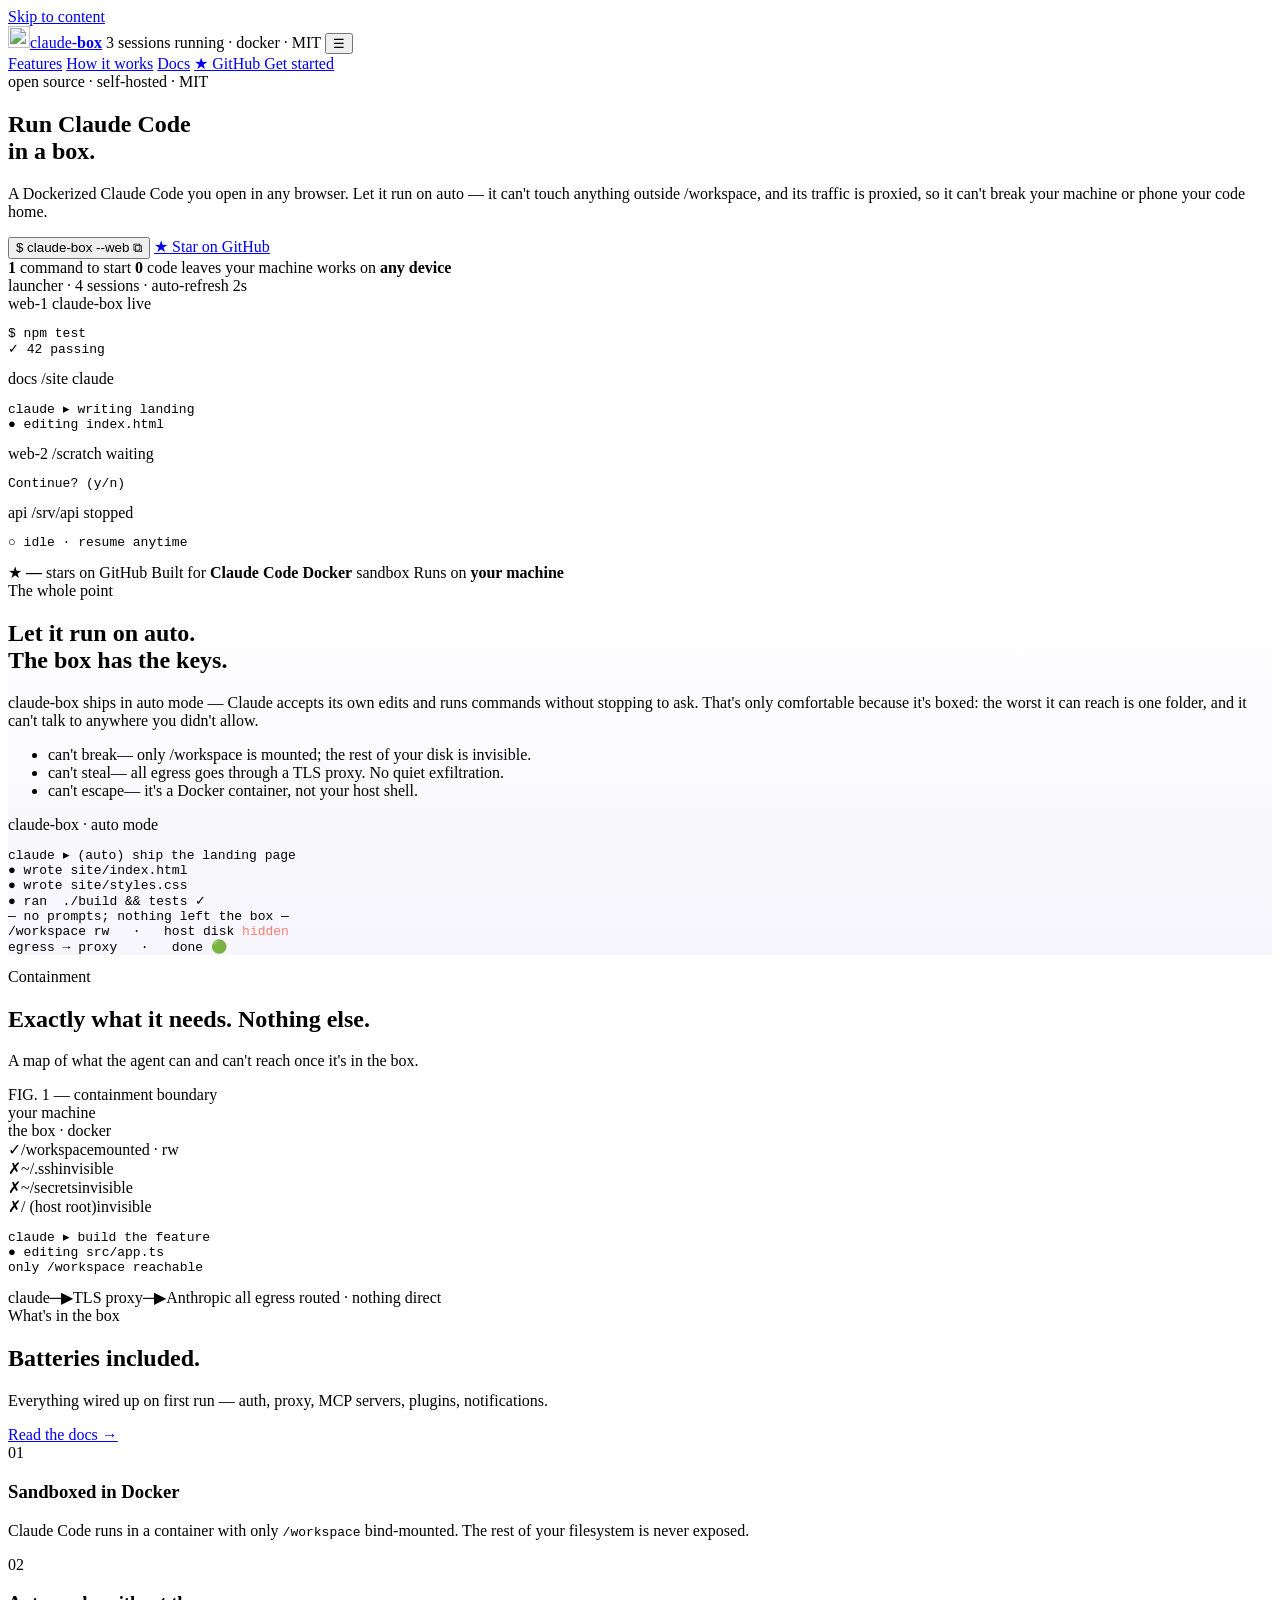
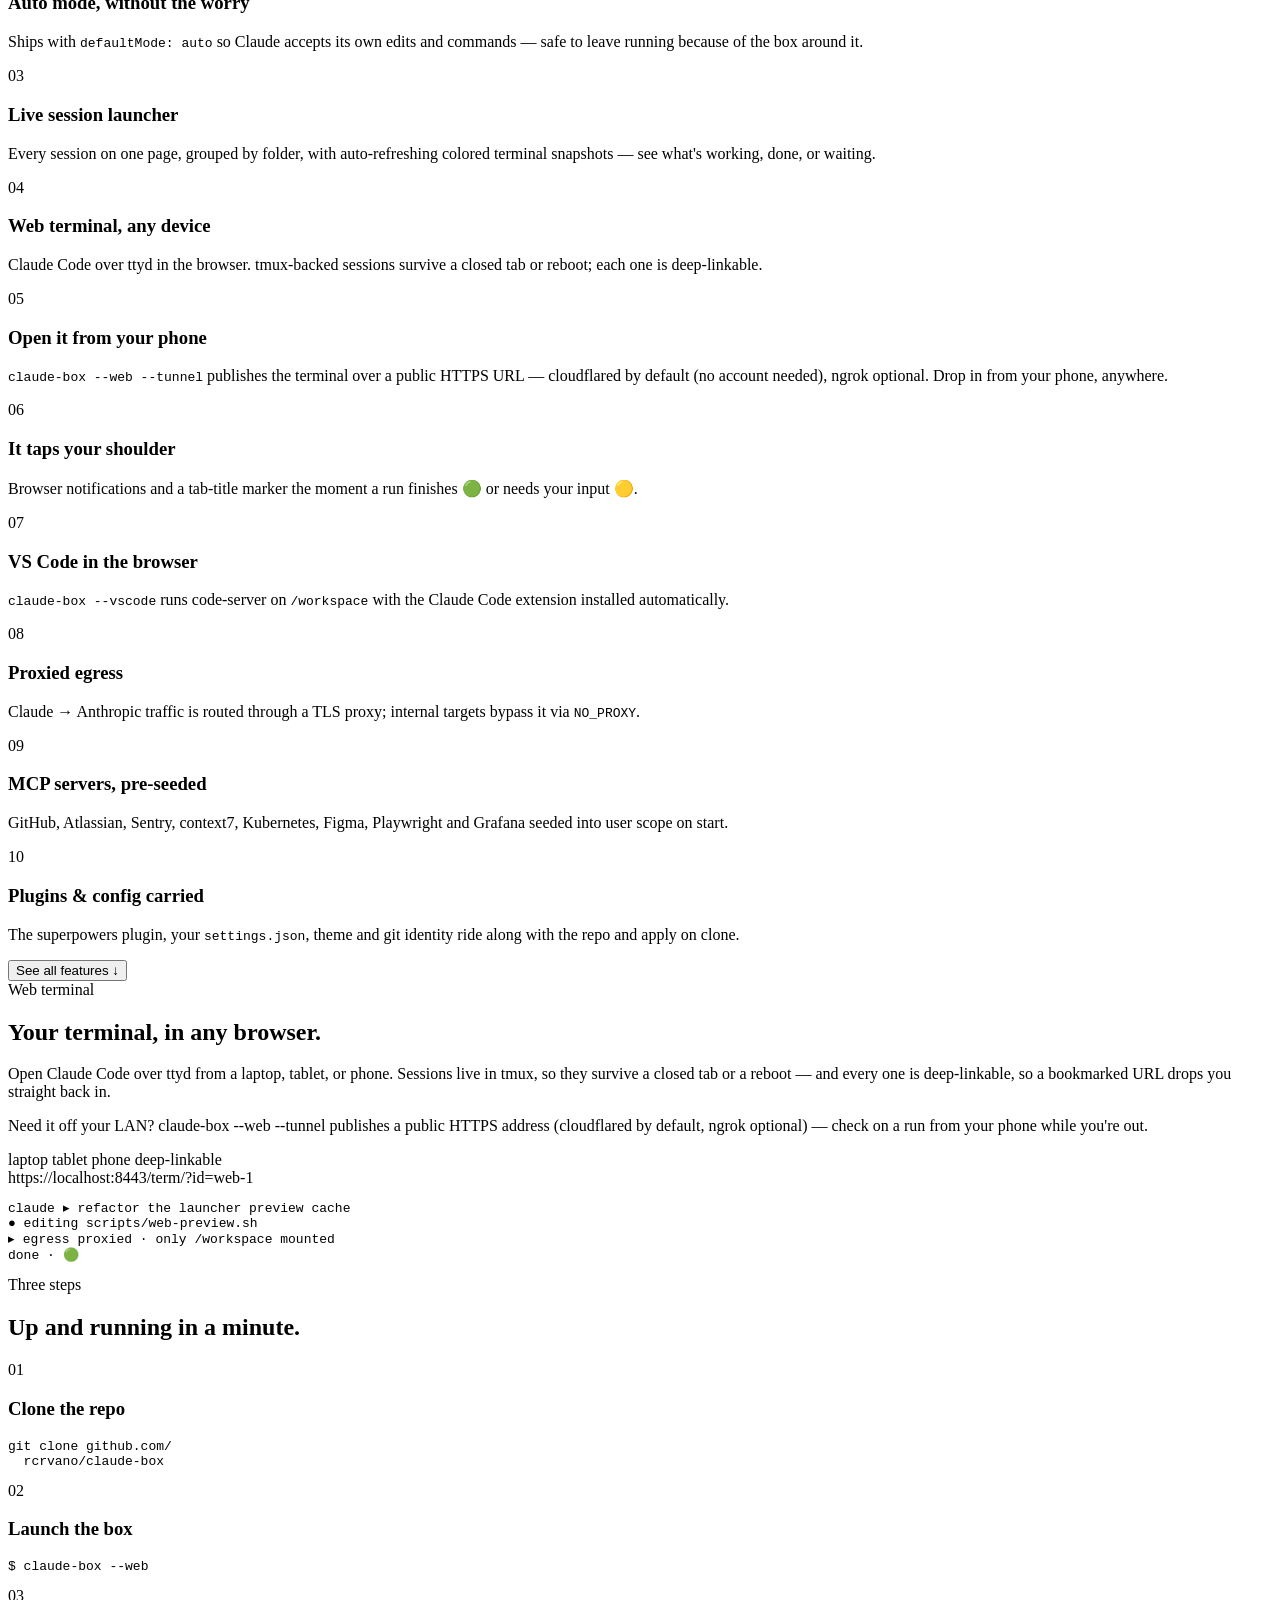
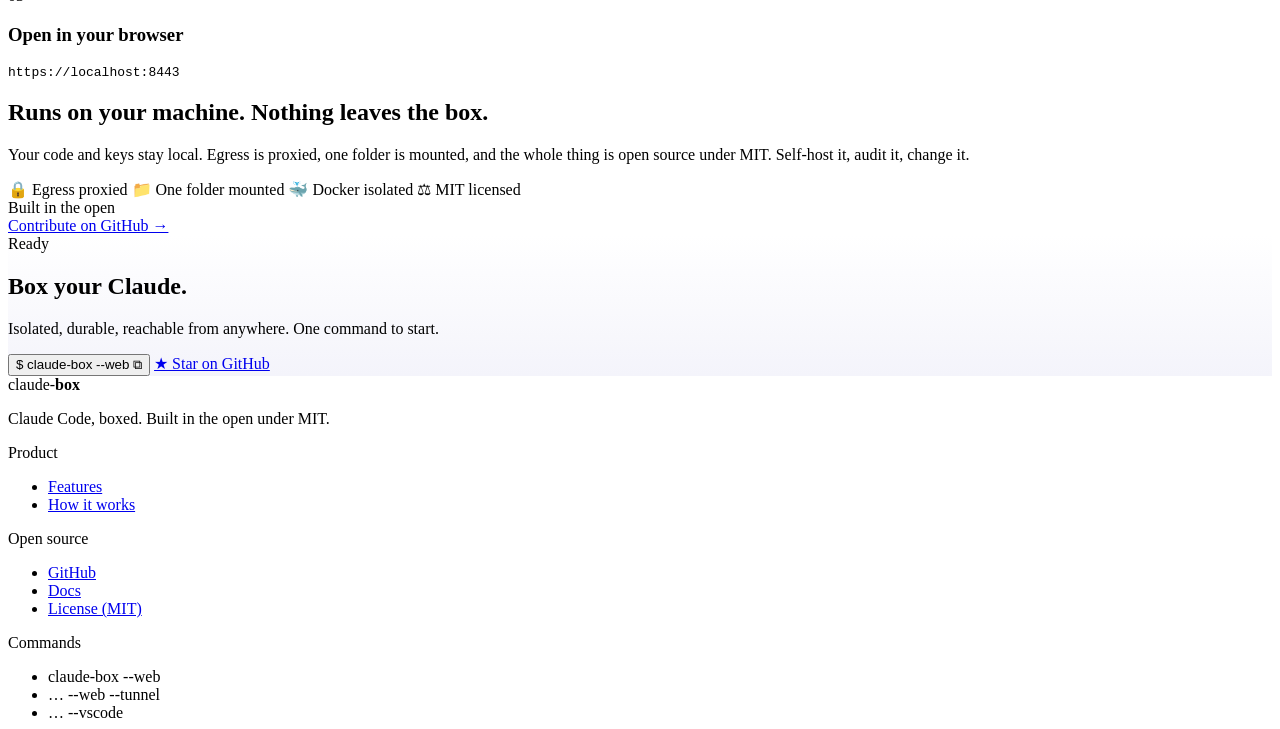
==== site/index.html @ 0dbae6ee "Initial commit" ====
<!doctype html>
<html lang="en" class="scroll-smooth">
<head>
  <script>document.documentElement.classList.add('js')</script>
  <meta charset="utf-8">
  <meta name="viewport" content="width=device-width, initial-scale=1">
  <title>claude-box — Run Claude Code on auto, safely boxed in Docker</title>
  <meta name="description" content="claude-box runs Claude Code in a Docker sandbox you open from any browser. Let it run on auto mode without fear — only /workspace is mounted and all traffic is proxied. Web terminal, live session launcher, phone access, notifications. Open source, MIT.">
  <meta property="og:title" content="claude-box — Run Claude Code on auto, safely boxed">
  <meta property="og:description" content="A Dockerized Claude Code with a web terminal, a live session launcher, and phone access. Let it run on auto — it can't touch anything outside the box.">
  <meta property="og:type" content="website">
  <link rel="icon" href="/favicon.svg" type="image/svg+xml">
  <link rel="icon" href="/favicon-32.png" sizes="32x32" type="image/png">
  <link rel="icon" href="/favicon-16.png" sizes="16x16" type="image/png">
  <link rel="apple-touch-icon" href="/favicon-180.png">
  <link rel="preload" href="/fonts/space-700.woff2" as="font" type="font/woff2" crossorigin>
  <link rel="preload" href="/fonts/inter-400.woff2" as="font" type="font/woff2" crossorigin>
  <link rel="stylesheet" href="/styles.css">
</head>
<body class="bg-paper font-sans text-ink antialiased">

  <a href="#top" class="sr-only focus:not-sr-only focus:absolute focus:left-4 focus:top-3 focus:z-50 focus:rounded-lg focus:bg-iris focus:px-4 focus:py-2 focus:text-sm focus:font-semibold focus:text-white">Skip to content</a>

  <!-- ═══ statusline / nav ═══ -->
  <header id="nav" class="statusline">
    <nav class="section flex items-center gap-4 py-2.5 font-mono text-[12.5px] text-slate" aria-label="Primary">
      <a href="#top" class="brand"><img src="/brand-mark.svg" alt="" class="brand-mark" width="22" height="22">claude-<b>box</b></a>
      <span class="hidden items-center gap-2 lg:inline-flex"><span class="dot"></span> 3 sessions running</span>
      <span class="hidden text-line lg:inline">·</span>
      <span class="hidden lg:inline">docker · MIT</span>
      <span class="flex-1"></span>
      <button id="nav-toggle" class="text-base text-ink md:hidden" aria-label="Toggle menu" aria-expanded="false">☰</button>
      <div id="nav-menu" class="hidden items-center gap-6 md:flex">
        <a href="#features" data-open-features class="hover:text-ink">Features</a>
        <a href="#how" class="hover:text-ink">How it works</a>
        <a href="https://github.com/rcrvano/claude-box#readme" class="hover:text-ink">Docs</a>
        <a href="https://github.com/rcrvano/claude-box" class="inline-flex items-center gap-1.5 text-ink hover:text-iris">★ GitHub <span data-stars></span></a>
        <a href="#get-started" class="btn-primary btn-sm font-sans">Get started</a>
      </div>
    </nav>
  </header>

  <main id="top">

    <!-- ═══ hero ═══ -->
    <section class="section grid items-center gap-12 pb-10 pt-16 md:grid-cols-[1.02fr_1.1fr] md:gap-14 md:pt-[4.6rem]">
      <div>
        <div class="kicker flex items-center gap-2.5"><span class="dot dot-coral"></span> open source · self-hosted · MIT</div>
        <h1 class="mt-4 font-display text-[clamp(2.5rem,5.4vw,3.9rem)] font-bold leading-[1.02] tracking-tightest">Run Claude Code<br>in a <span class="text-iris">box.</span></h1>
        <p class="mt-5 max-w-[46ch] text-[18.5px] leading-relaxed text-slate">A Dockerized Claude Code you open in any browser. Let it run on <span class="font-semibold text-ink">auto</span> — it can't touch anything outside <span class="font-mono text-ink">/workspace</span>, and its traffic is proxied, so it can't break your machine or phone your code home.</p>
        <div id="get-started" class="mt-7 flex flex-wrap items-center gap-3">
          <button class="cmd" data-copy="claude-box --web" aria-label="Copy command"><span class="p">$</span> claude-box --web <span data-copy-icon>⧉</span></button>
          <a href="https://github.com/rcrvano/claude-box" class="btn-ghost">★ Star on GitHub <span data-stars class="text-slate"></span></a>
        </div>
        <div class="mt-6 flex flex-wrap gap-x-5 gap-y-2 font-mono text-[12.5px] text-slate">
          <span><b class="text-ink">1</b> command to start</span>
          <span><b class="text-ink">0</b> code leaves your machine</span>
          <span>works on <b class="text-ink">any device</b></span>
        </div>
      </div>

      <!-- signature: live session board -->
      <div class="board" aria-hidden="true">
        <div class="flex items-center gap-2 px-2 pb-3.5 pt-1 font-mono text-[12.5px] text-slate"><span class="font-semibold text-ink">launcher</span> · 4 sessions · auto-refresh 2s</div>
        <div class="board-grid">
          <div class="scard live">
            <div class="top"><span class="nm">web-1</span> <span>claude-box</span> <span class="st"><i></i>live</span></div>
            <pre><span class="t-m">$</span> npm test
<span class="t-g">✓ 42 passing</span> <span class="cur cur-g"></span></pre>
          </div>
          <div class="scard work">
            <div class="top"><span class="nm">docs</span> <span>/site</span> <span class="st"><i></i>claude</span></div>
            <pre><span class="t-c">claude ▸</span> writing landing
<span class="t-m">● editing index.html</span> <span class="cur"></span></pre>
          </div>
          <div class="scard wait">
            <div class="top"><span class="nm">web-2</span> <span>/scratch</span> <span class="st"><i></i>waiting</span></div>
            <pre><span class="t-y">Continue? (y/n)</span> <span class="cur cur-y"></span></pre>
          </div>
          <div class="scard stop">
            <div class="top"><span class="nm">api</span> <span>/srv/api</span> <span class="st"><i></i>stopped</span></div>
            <pre><span class="t-m">○ idle · resume anytime</span></pre>
          </div>
        </div>
      </div>
    </section>

    <!-- ═══ trust strip ═══ -->
    <div class="border-y border-line bg-panel">
      <div class="section flex flex-wrap items-center justify-center gap-x-9 gap-y-3 py-4 font-mono text-[13px] text-slate">
        <span>★ <b class="text-ink" data-stars>—</b> stars on GitHub</span>
        <span>Built for <b class="text-ink">Claude Code</b></span>
        <span><b class="text-ink">Docker</b> sandbox</span>
        <span>Runs on <b class="text-ink">your machine</b></span>
      </div>
    </div>

    <!-- ═══ automode — the headline feature ═══ -->
    <section class="section pt-24">
      <div class="grid items-center gap-10 rounded-[28px] border border-line bg-panel p-6 shadow-soft sm:p-8 md:grid-cols-2 md:gap-12 md:p-12" style="background:linear-gradient(180deg,#fff,#f6f6fc)">
        <div class="reveal">
          <div class="kicker">The whole point</div>
          <h2 class="mt-3 font-display text-[clamp(1.8rem,3.4vw,2.5rem)] font-bold leading-[1.08] tracking-tighter">Let it run on auto.<br>The box has the keys.</h2>
          <p class="mt-4 text-[17px] leading-relaxed text-slate">claude-box ships in <span class="font-semibold text-ink">auto mode</span> — Claude accepts its own edits and runs commands without stopping to ask. That's only comfortable because it's boxed: the worst it can reach is one folder, and it can't talk to anywhere you didn't allow.</p>
          <ul class="mt-6 space-y-3 text-[15px]">
            <li class="flex gap-3"><span class="text-live">can't break</span><span class="text-slate">— only <span class="font-mono text-ink">/workspace</span> is mounted; the rest of your disk is invisible.</span></li>
            <li class="flex gap-3"><span class="text-live">can't steal</span><span class="text-slate">— all egress goes through a TLS proxy. No quiet exfiltration.</span></li>
            <li class="flex gap-3"><span class="text-live">can't escape</span><span class="text-slate">— it's a Docker container, not your host shell.</span></li>
          </ul>
        </div>
        <div class="window reveal" aria-hidden="true">
          <div class="wbar"><i style="background:#ff5f56"></i><i style="background:#ffbd2e"></i><i style="background:#27c93f"></i><span class="url">claude-box · auto mode</span></div>
          <pre><span class="t-c">claude ▸ (auto)</span> ship the landing page
<span class="t-g">●</span> wrote site/index.html
<span class="t-g">●</span> wrote site/styles.css
<span class="t-g">●</span> ran  ./build &amp;&amp; tests <span class="t-g">✓</span>
<span class="t-m">— no prompts; nothing left the box —</span>
<span class="t-i">/workspace</span> rw   <span class="t-m">·</span>   <span class="t-i">host disk</span> <span style="color:#ff7a6b">hidden</span>
<span class="t-i">egress</span> → proxy   <span class="t-m">·</span>   done <span class="t-g">🟢</span> <span class="cur"></span></pre>
        </div>
      </div>
    </section>

    <!-- ═══ containment boundary (FIG.1, from blueprint dir) ═══ -->
    <section class="section pt-24">
      <div class="head max-w-[58ch]">
        <div class="kicker">Containment</div>
        <h2 class="mt-3 font-display text-[clamp(1.7rem,3.2vw,2.3rem)] font-bold leading-tight tracking-tighter">Exactly what it needs. Nothing else.</h2>
        <p class="mt-3 text-[17px] leading-relaxed text-slate">A map of what the agent can and can't reach once it's in the box.</p>
      </div>
      <div class="reveal relative mt-9 rounded-2xl border-[1.5px] border-line bg-panel/70 p-5 sm:p-8 md:p-10">
        <span class="absolute -top-2.5 left-6 bg-paper px-2 font-mono text-[11px] uppercase tracking-[0.12em] text-slate">FIG. 1 — containment boundary</span>
        <div class="machine">
          <span class="lbl">your machine</span>
          <div class="boxframe">
            <span class="lbl">the box · docker</span>
            <div class="grid gap-6 md:grid-cols-2">
              <div>
                <div class="mount"><span class="text-live">✓</span><span class="text-ink">/workspace</span><span class="note">mounted · rw</span></div>
                <div class="mount"><span class="text-coral">✗</span><span class="text-ink">~/.ssh</span><span class="note">invisible</span></div>
                <div class="mount"><span class="text-coral">✗</span><span class="text-ink">~/secrets</span><span class="note">invisible</span></div>
                <div class="mount" style="border-bottom:0"><span class="text-coral">✗</span><span class="text-ink">/ (host root)</span><span class="note">invisible</span></div>
              </div>
              <div class="window" style="box-shadow:none" aria-hidden="true">
                <pre class="!p-3.5 !text-[11.5px]"><span class="t-c">claude ▸</span> build the feature
<span class="t-g">●</span> editing src/app.ts
<span class="t-m">only /workspace reachable</span> <span class="cur"></span></pre>
              </div>
            </div>
            <div class="egress">
              <span class="node">claude</span><span class="font-semibold text-ink">─▶</span><span class="node proxy">TLS proxy</span><span class="font-semibold text-ink">─▶</span><span class="node">Anthropic</span>
              <span class="ml-auto">all egress routed · nothing direct</span>
            </div>
          </div>
        </div>
      </div>
    </section>

    <!-- ═══ features as a list (3 main + expand) ═══ -->
    <section id="features" class="section pt-24">
      <div class="flex flex-wrap items-end justify-between gap-4">
        <div class="head max-w-[52ch]">
          <div class="kicker">What's in the box</div>
          <h2 class="mt-3 font-display text-[clamp(1.7rem,3.2vw,2.3rem)] font-bold leading-tight tracking-tighter">Batteries included.</h2>
          <p class="mt-3 text-[17px] leading-relaxed text-slate">Everything wired up on first run — auth, proxy, MCP servers, plugins, notifications.</p>
        </div>
        <a href="https://github.com/rcrvano/claude-box#readme" class="btn-ghost btn-sm">Read the docs →</a>
      </div>

      <div class="mt-10 border-t border-line">
        <!-- three highlighted -->
        <div class="spec reveal"><span class="id">01</span><h3>Sandboxed in Docker</h3><p>Claude Code runs in a container with only <code>/workspace</code> bind-mounted. The rest of your filesystem is never exposed.</p></div>
        <div class="spec reveal"><span class="id">02</span><h3>Auto mode, without the worry</h3><p>Ships with <code>defaultMode: auto</code> so Claude accepts its own edits and commands — safe to leave running because of the box around it.</p></div>
        <div class="spec reveal"><span class="id">03</span><h3>Live session launcher</h3><p>Every session on one page, grouped by folder, with auto-refreshing colored terminal snapshots — see what's working, done, or waiting.</p></div>

        <!-- the rest (expandable) -->
        <div class="more-rows" data-more>
          <div class="spec"><span class="id">04</span><h3>Web terminal, any device</h3><p>Claude Code over ttyd in the browser. tmux-backed sessions survive a closed tab or reboot; each one is deep-linkable.</p></div>
          <div class="spec"><span class="id">05</span><h3>Open it from your phone</h3><p><code>claude-box --web --tunnel</code> publishes the terminal over a public HTTPS URL — cloudflared by default (no account needed), ngrok optional. Drop in from your phone, anywhere.</p></div>
          <div class="spec"><span class="id">06</span><h3>It taps your shoulder</h3><p>Browser notifications and a tab-title marker the moment a run finishes 🟢 or needs your input 🟡.</p></div>
          <div class="spec"><span class="id">07</span><h3>VS Code in the browser</h3><p><code>claude-box --vscode</code> runs code-server on <code>/workspace</code> with the Claude Code extension installed automatically.</p></div>
          <div class="spec"><span class="id">08</span><h3>Proxied egress</h3><p>Claude → Anthropic traffic is routed through a TLS proxy; internal targets bypass it via <code>NO_PROXY</code>.</p></div>
          <div class="spec"><span class="id">09</span><h3>MCP servers, pre-seeded</h3><p>GitHub, Atlassian, Sentry, context7, Kubernetes, Figma, Playwright and Grafana seeded into user scope on start.</p></div>
          <div class="spec"><span class="id">10</span><h3>Plugins &amp; config carried</h3><p>The superpowers plugin, your <code>settings.json</code>, theme and git identity ride along with the repo and apply on clone.</p></div>
        </div>
      </div>

      <button id="see-all-features" class="btn-ghost btn-sm mt-7" aria-expanded="false" aria-controls="features">
        <span data-more-label>See all features</span>
        <span data-more-icon>↓</span>
      </button>
    </section>

    <!-- ═══ web terminal deep-dive ═══ -->
    <section class="section grid items-center gap-14 pt-24 md:grid-cols-2">
      <div class="reveal">
        <div class="kicker">Web terminal</div>
        <h2 class="mt-3 font-display text-[clamp(1.7rem,3.2vw,2.3rem)] font-bold leading-tight tracking-tighter">Your terminal, in any browser.</h2>
        <p class="mt-4 text-[17px] leading-relaxed text-slate">Open Claude Code over ttyd from a laptop, tablet, or phone. Sessions live in tmux, so they survive a closed tab or a reboot — and every one is deep-linkable, so a bookmarked URL drops you straight back in.</p>
        <p class="mt-3 text-[15px] leading-relaxed text-slate">Need it off your LAN? <span class="font-mono text-ink">claude-box --web --tunnel</span> publishes a public HTTPS address (cloudflared by default, ngrok optional) — check on a run from your phone while you're out.</p>
        <div class="mt-6 flex flex-wrap gap-2.5 font-mono text-[12px] text-slate">
          <span class="rounded-full border border-line bg-panel px-3 py-1">laptop</span>
          <span class="rounded-full border border-line bg-panel px-3 py-1">tablet</span>
          <span class="rounded-full border border-line bg-panel px-3 py-1">phone</span>
          <span class="rounded-full border border-line bg-panel px-3 py-1">deep-linkable</span>
        </div>
      </div>
      <div class="window reveal" aria-hidden="true">
        <div class="wbar"><i style="background:#ff5f56"></i><i style="background:#ffbd2e"></i><i style="background:#27c93f"></i><span class="url">https://localhost:8443/term/?id=web-1</span></div>
        <pre><span class="t-c">claude ▸</span> refactor the launcher preview cache
<span class="t-g">●</span> editing scripts/web-preview.sh
<span class="t-i">▸ egress proxied · only /workspace mounted</span>
<span class="t-m">done · 🟢</span> <span class="cur"></span></pre>
      </div>
    </section>

    <!-- ═══ how it works ═══ -->
    <section id="how" class="section pt-24">
      <div class="mx-auto max-w-[40ch] text-center">
        <div class="kicker">Three steps</div>
        <h2 class="mt-3 font-display text-[clamp(1.7rem,3.2vw,2.3rem)] font-bold leading-tight tracking-tighter">Up and running in a minute.</h2>
      </div>
      <div class="mt-10 grid gap-4 md:grid-cols-3">
        <div class="card"><div class="step n">01</div><h3 class="mt-2 font-display text-[17px] font-bold">Clone the repo</h3><pre class="mt-3.5 overflow-x-auto rounded-[10px] bg-screen p-3.5 font-mono text-xs text-screen-txt"><span class="t-i">git</span> clone github.com/
  rcrvano/claude-box</pre></div>
        <div class="card"><div class="step n">02</div><h3 class="mt-2 font-display text-[17px] font-bold">Launch the box</h3><pre class="mt-3.5 overflow-x-auto rounded-[10px] bg-screen p-3.5 font-mono text-xs text-screen-txt"><span class="t-i">$</span> claude-box --web</pre></div>
        <div class="card"><div class="step n">03</div><h3 class="mt-2 font-display text-[17px] font-bold">Open in your browser</h3><pre class="mt-3.5 overflow-x-auto rounded-[10px] bg-screen p-3.5 font-mono text-xs text-screen-txt">https://localhost:8443</pre></div>
      </div>
    </section>

    <!-- ═══ self-host / privacy ═══ -->
    <section class="section pt-24">
      <div class="card text-center">
        <h2 class="mx-auto max-w-[24ch] font-display text-[clamp(1.6rem,3vw,2.2rem)] font-bold leading-tight tracking-tighter">Runs on your machine. Nothing leaves the box.</h2>
        <p class="mx-auto mt-4 max-w-[58ch] text-[17px] leading-relaxed text-slate">Your code and keys stay local. Egress is proxied, one folder is mounted, and the whole thing is open source under MIT. Self-host it, audit it, change it.</p>
        <div class="mt-7 flex flex-wrap justify-center gap-2.5 font-mono text-[13px] text-slate">
          <span class="rounded-full border border-line px-3.5 py-1.5">🔒 Egress proxied</span>
          <span class="rounded-full border border-line px-3.5 py-1.5">📁 One folder mounted</span>
          <span class="rounded-full border border-line px-3.5 py-1.5">🐳 Docker isolated</span>
          <span class="rounded-full border border-line px-3.5 py-1.5">⚖ MIT licensed</span>
        </div>
      </div>
    </section>

    <!-- ═══ contributors ═══ -->
    <section class="section pt-16 text-center">
      <div class="kicker">Built in the open</div>
      <div data-contributors class="mt-4 flex min-h-[48px] items-center justify-center"></div>
      <a href="https://github.com/rcrvano/claude-box" class="mt-3 inline-block text-sm font-semibold text-iris hover:underline">Contribute on GitHub →</a>
    </section>

    <!-- ═══ final CTA ═══ -->
    <section class="mt-24 border-t border-line" style="background:linear-gradient(180deg,#fff,#f4f4fb)">
      <div class="section py-20 text-center">
        <div class="kicker">Ready</div>
        <h2 class="mt-3 font-display text-[clamp(2rem,4vw,2.9rem)] font-bold tracking-tightest">Box your Claude.</h2>
        <p class="mx-auto mt-3 max-w-[42ch] text-[17px] text-slate">Isolated, durable, reachable from anywhere. One command to start.</p>
        <div class="mt-7 flex flex-wrap items-center justify-center gap-3">
          <button class="cmd" data-copy="claude-box --web" aria-label="Copy command"><span class="p">$</span> claude-box --web <span data-copy-icon>⧉</span></button>
          <a href="https://github.com/rcrvano/claude-box" class="btn-ghost">★ Star on GitHub <span data-stars class="text-slate"></span></a>
        </div>
      </div>
    </section>
  </main>

  <!-- ═══ footer ═══ -->
  <footer class="border-t border-line bg-panel">
    <div class="section grid grid-cols-2 gap-8 py-12 sm:grid-cols-4">
      <div class="col-span-2 sm:col-span-1">
        <div class="brand">claude-<b>box</b></div>
        <p class="mt-2 max-w-[28ch] text-sm text-slate">Claude Code, boxed. Built in the open under MIT.</p>
      </div>
      <div>
        <div class="mb-3 font-mono text-[11px] uppercase tracking-wider text-slate">Product</div>
        <ul class="space-y-2 text-sm text-slate">
          <li><a href="#features" data-open-features class="hover:text-ink">Features</a></li>
          <li><a href="#how" class="hover:text-ink">How it works</a></li>
        </ul>
      </div>
      <div>
        <div class="mb-3 font-mono text-[11px] uppercase tracking-wider text-slate">Open source</div>
        <ul class="space-y-2 text-sm text-slate">
          <li><a href="https://github.com/rcrvano/claude-box" class="hover:text-ink">GitHub</a></li>
          <li><a href="https://github.com/rcrvano/claude-box#readme" class="hover:text-ink">Docs</a></li>
          <li><a href="https://github.com/rcrvano/claude-box/blob/main/LICENSE" class="hover:text-ink">License (MIT)</a></li>
        </ul>
      </div>
      <div>
        <div class="mb-3 font-mono text-[11px] uppercase tracking-wider text-slate">Commands</div>
        <ul class="space-y-2 font-mono text-[13px] text-slate">
          <li>claude-box --web</li>
          <li>… --web --tunnel</li>
          <li>… --vscode</li>
        </ul>
      </div>
    </div>
  </footer>

  <script src="/main.js" defer></script>
</body>
</html>
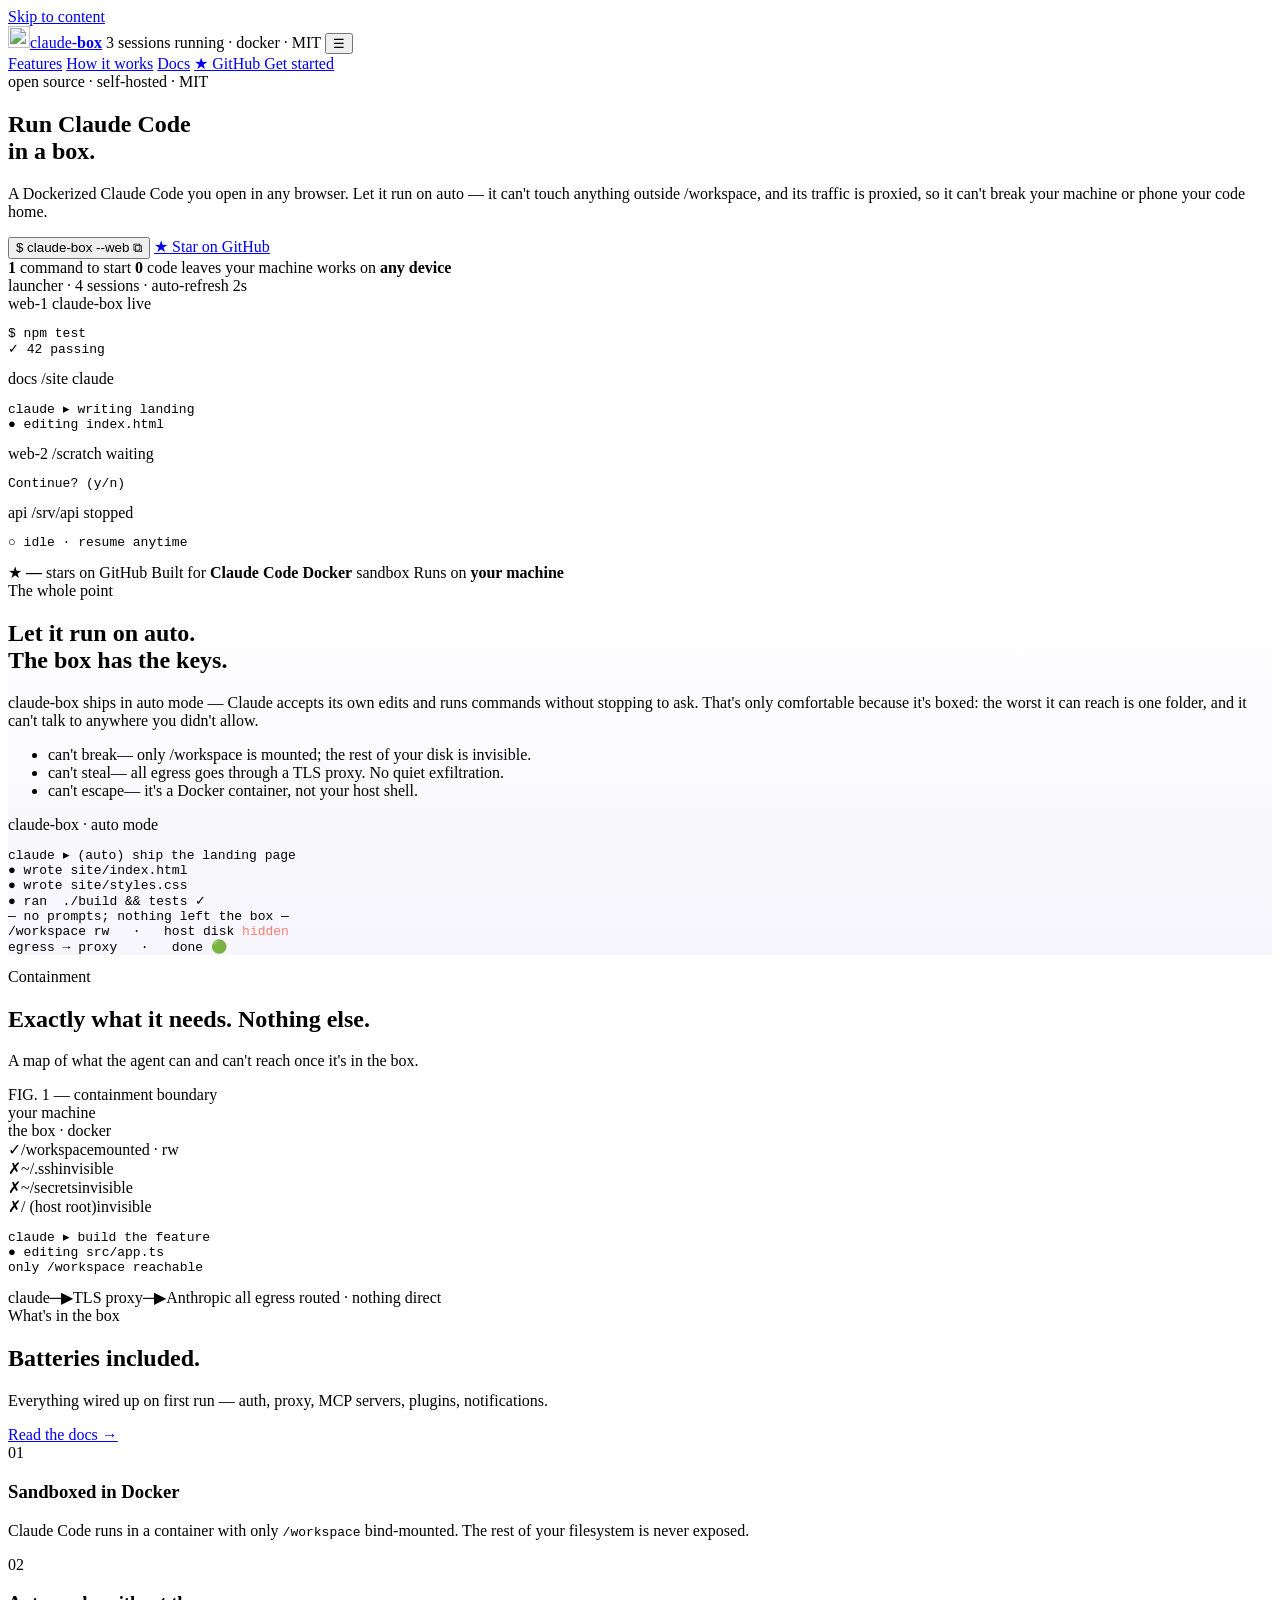
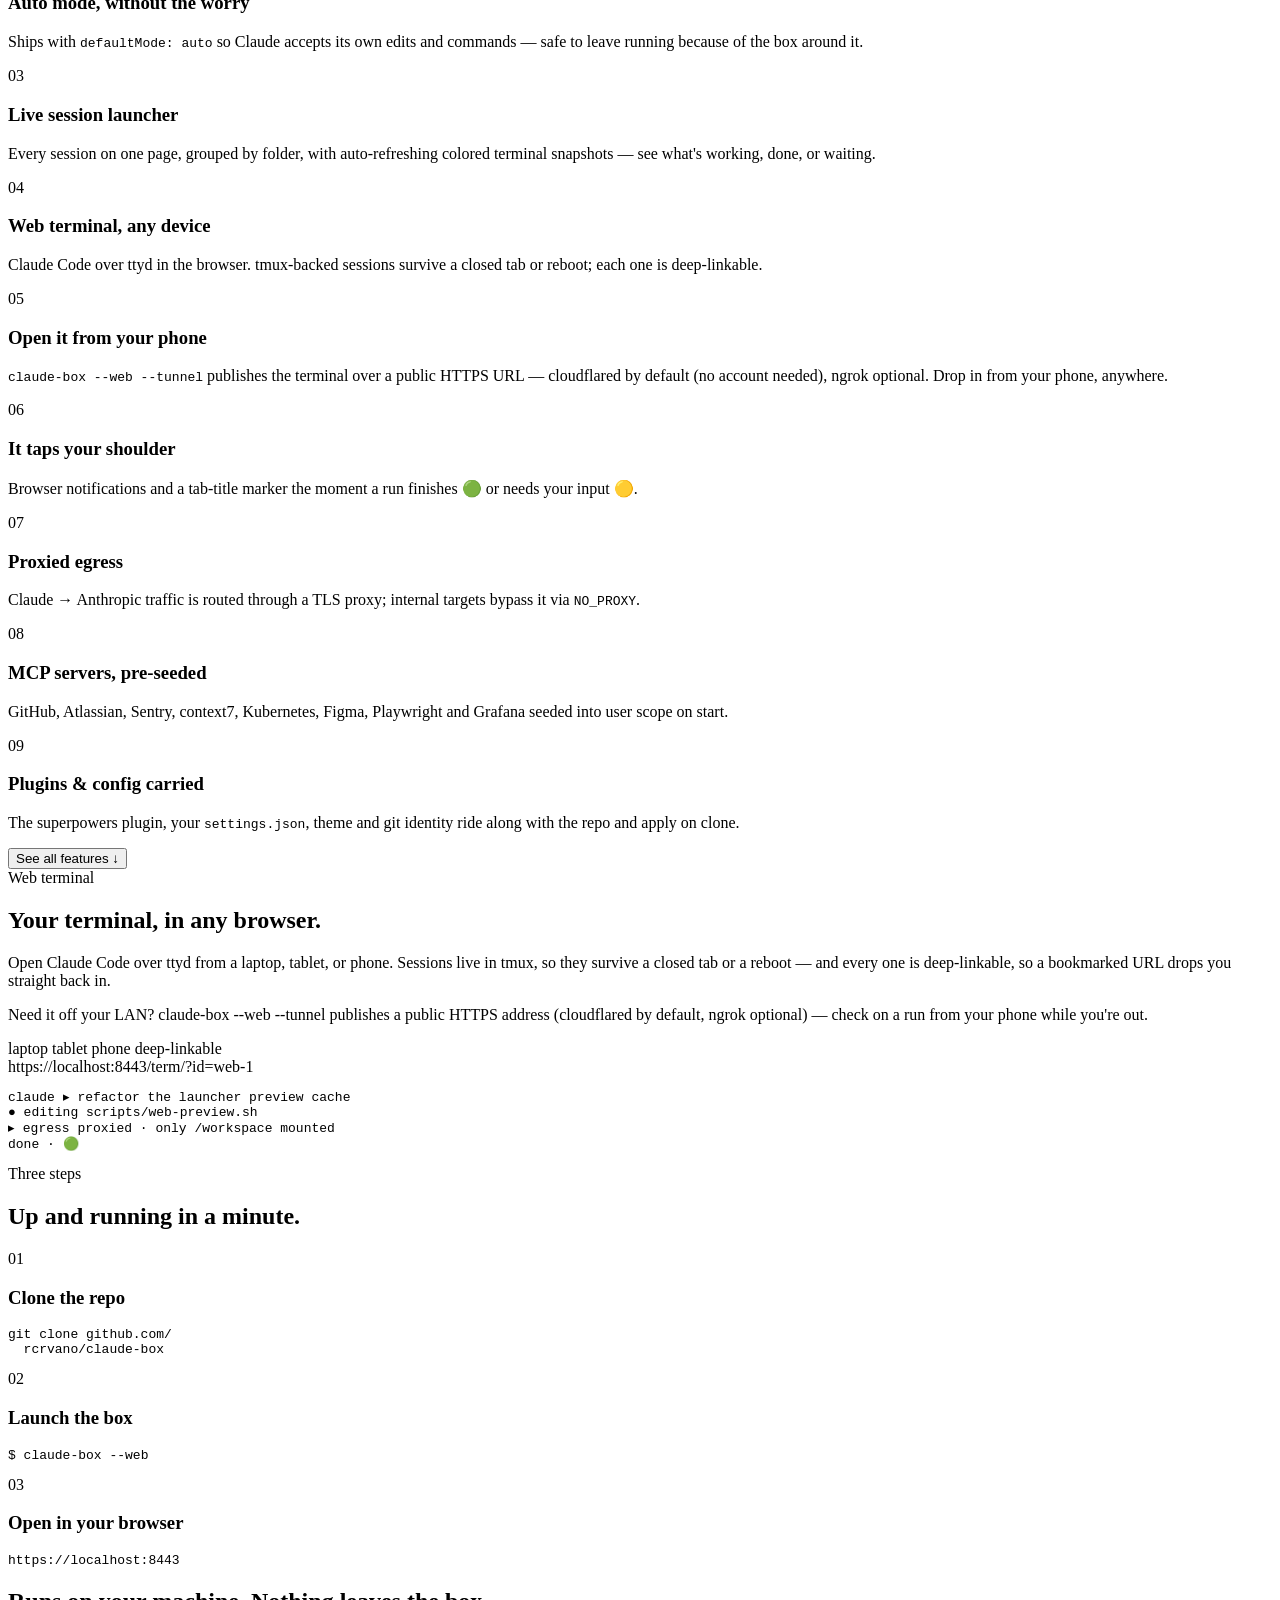
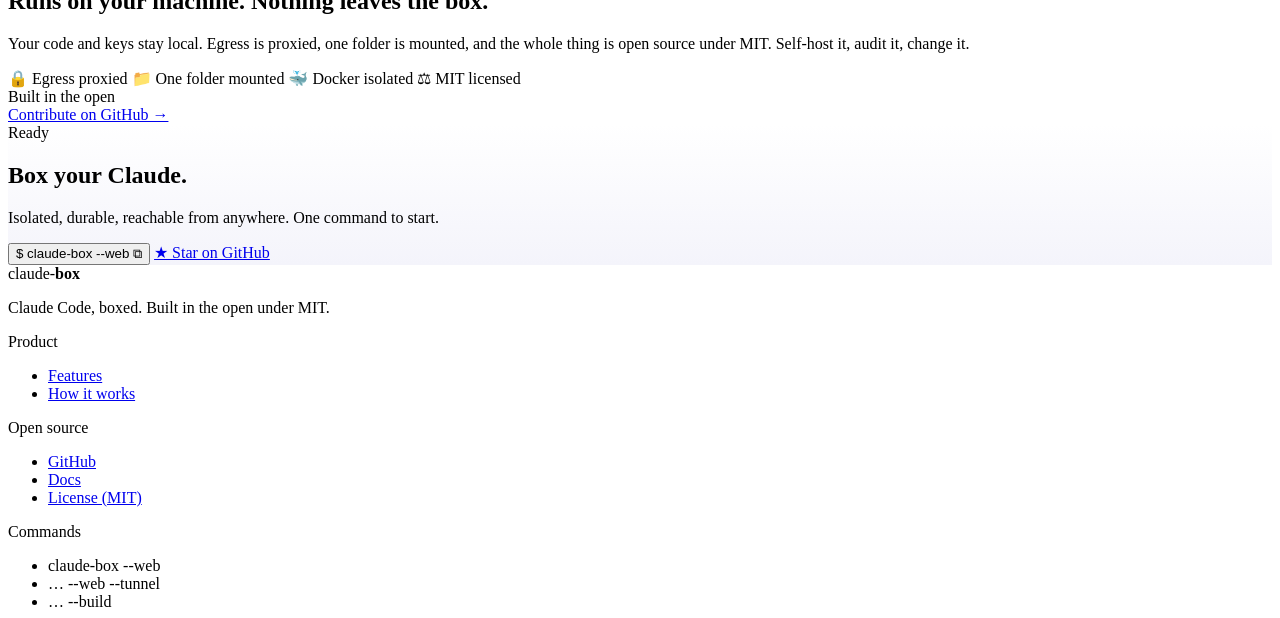
==== commit c3c53d93: "vscode removed" ====
--- a/site/index.html
+++ b/site/index.html
@@ -178,10 +178,9 @@
           <div class="spec"><span class="id">04</span><h3>Web terminal, any device</h3><p>Claude Code over ttyd in the browser. tmux-backed sessions survive a closed tab or reboot; each one is deep-linkable.</p></div>
           <div class="spec"><span class="id">05</span><h3>Open it from your phone</h3><p><code>claude-box --web --tunnel</code> publishes the terminal over a public HTTPS URL — cloudflared by default (no account needed), ngrok optional. Drop in from your phone, anywhere.</p></div>
           <div class="spec"><span class="id">06</span><h3>It taps your shoulder</h3><p>Browser notifications and a tab-title marker the moment a run finishes 🟢 or needs your input 🟡.</p></div>
-          <div class="spec"><span class="id">07</span><h3>VS Code in the browser</h3><p><code>claude-box --vscode</code> runs code-server on <code>/workspace</code> with the Claude Code extension installed automatically.</p></div>
-          <div class="spec"><span class="id">08</span><h3>Proxied egress</h3><p>Claude → Anthropic traffic is routed through a TLS proxy; internal targets bypass it via <code>NO_PROXY</code>.</p></div>
-          <div class="spec"><span class="id">09</span><h3>MCP servers, pre-seeded</h3><p>GitHub, Atlassian, Sentry, context7, Kubernetes, Figma, Playwright and Grafana seeded into user scope on start.</p></div>
-          <div class="spec"><span class="id">10</span><h3>Plugins &amp; config carried</h3><p>The superpowers plugin, your <code>settings.json</code>, theme and git identity ride along with the repo and apply on clone.</p></div>
+          <div class="spec"><span class="id">07</span><h3>Proxied egress</h3><p>Claude → Anthropic traffic is routed through a TLS proxy; internal targets bypass it via <code>NO_PROXY</code>.</p></div>
+          <div class="spec"><span class="id">08</span><h3>MCP servers, pre-seeded</h3><p>GitHub, Atlassian, Sentry, context7, Kubernetes, Figma, Playwright and Grafana seeded into user scope on start.</p></div>
+          <div class="spec"><span class="id">09</span><h3>Plugins &amp; config carried</h3><p>The superpowers plugin, your <code>settings.json</code>, theme and git identity ride along with the repo and apply on clone.</p></div>
         </div>
       </div>
 
@@ -290,7 +289,7 @@
         <ul class="space-y-2 font-mono text-[13px] text-slate">
           <li>claude-box --web</li>
           <li>… --web --tunnel</li>
-          <li>… --vscode</li>
+          <li>… --build</li>
         </ul>
       </div>
     </div>
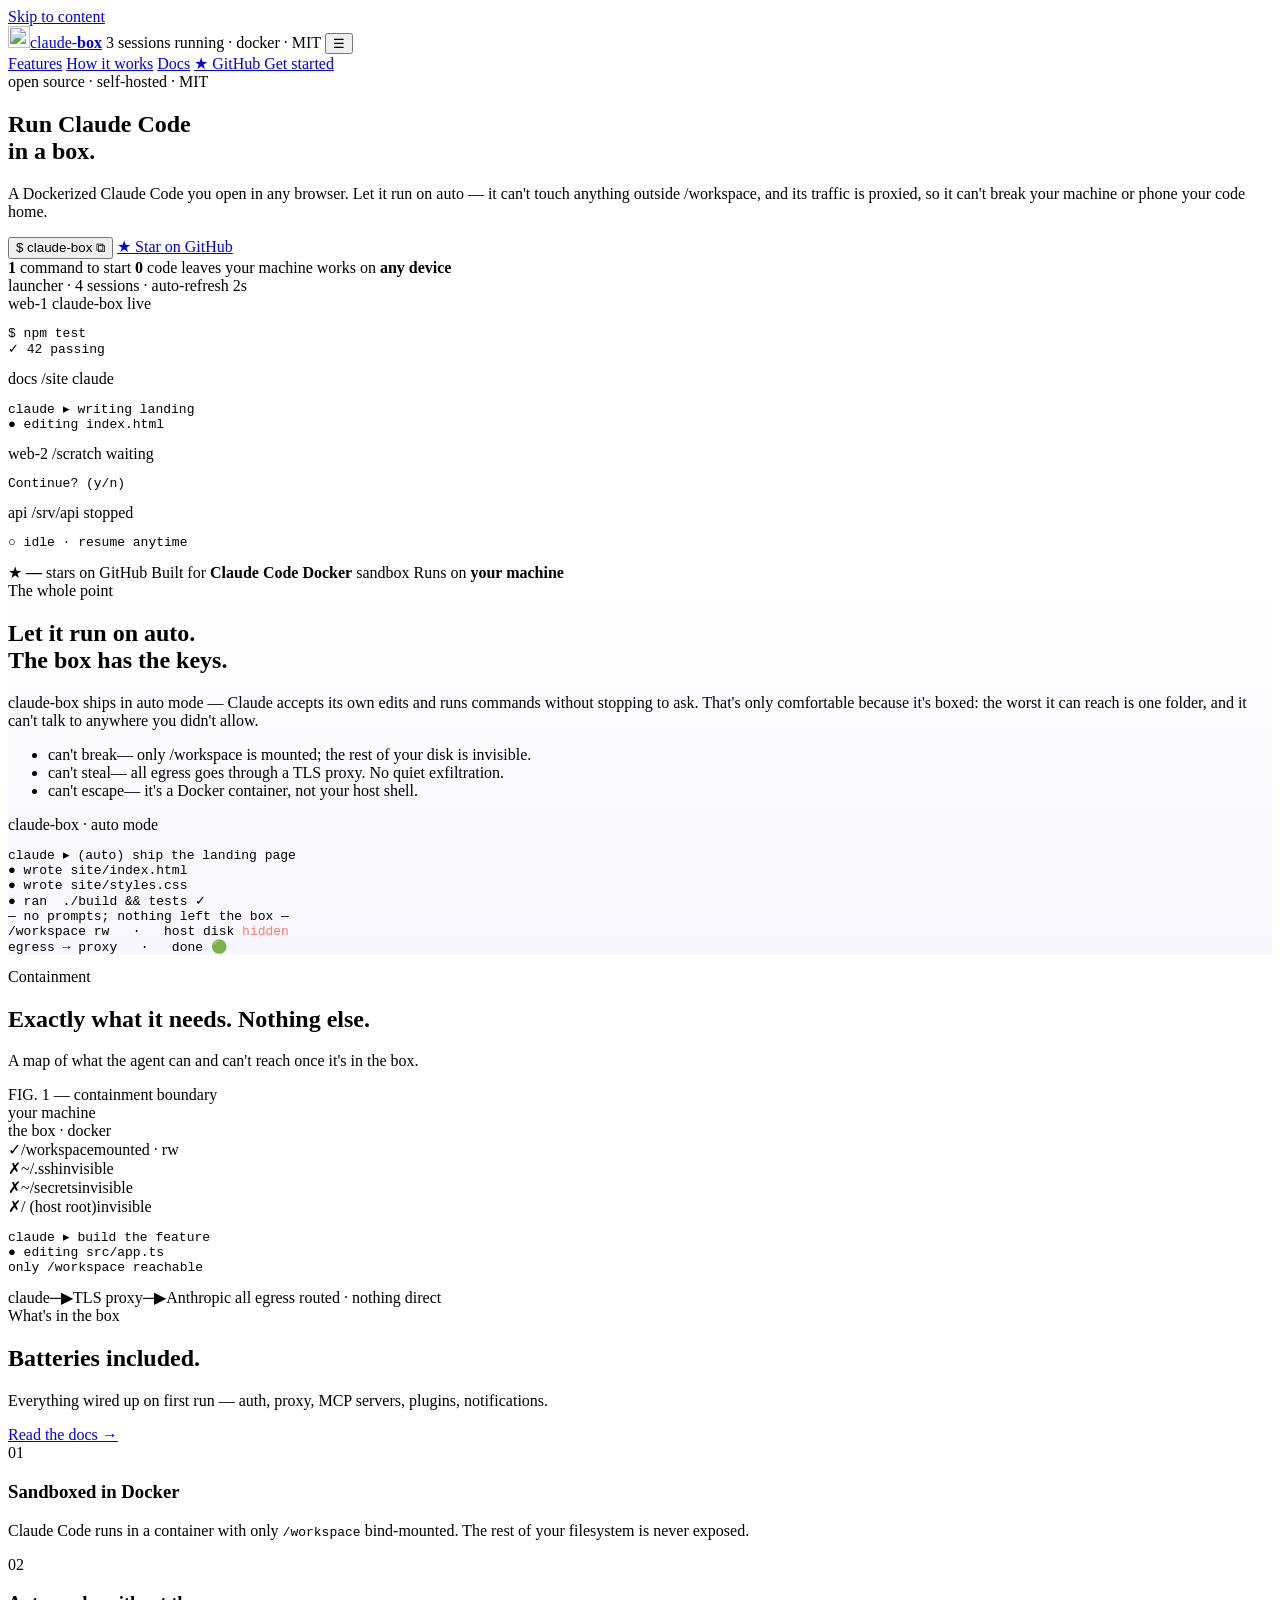
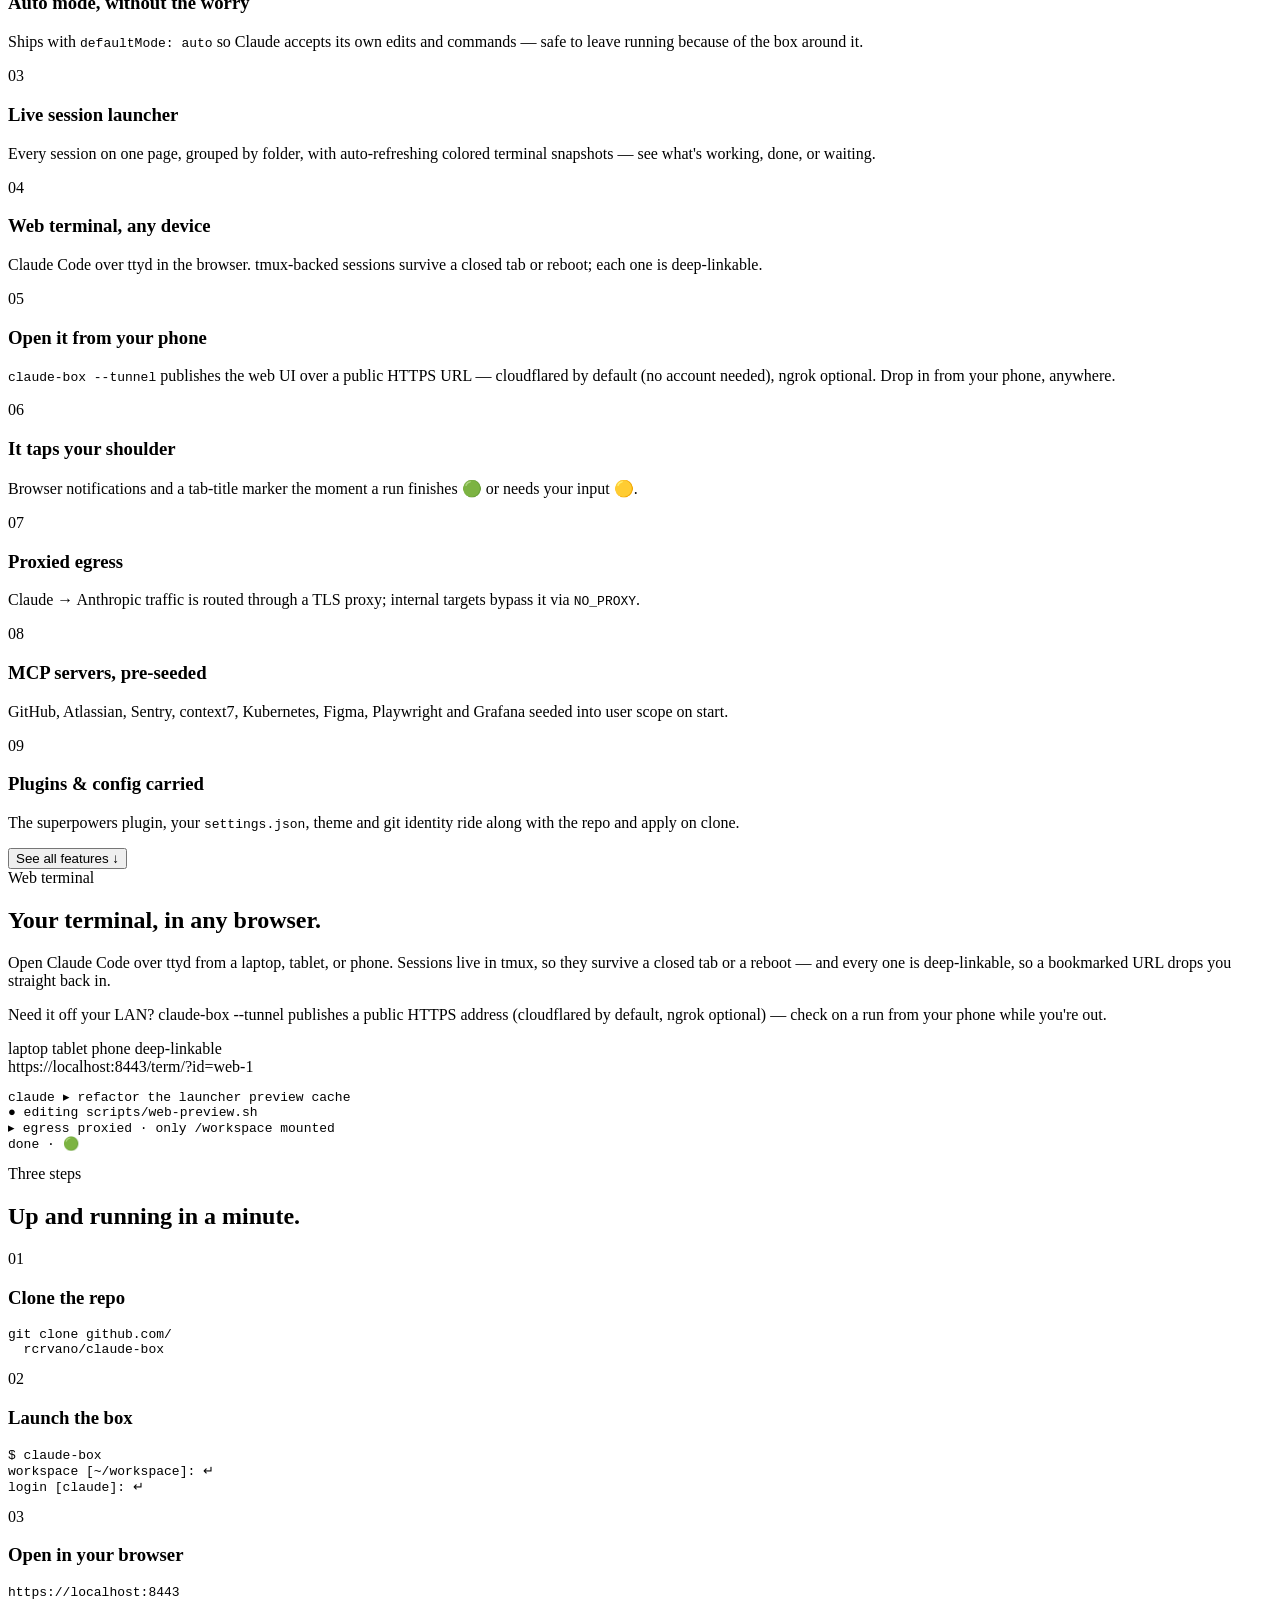
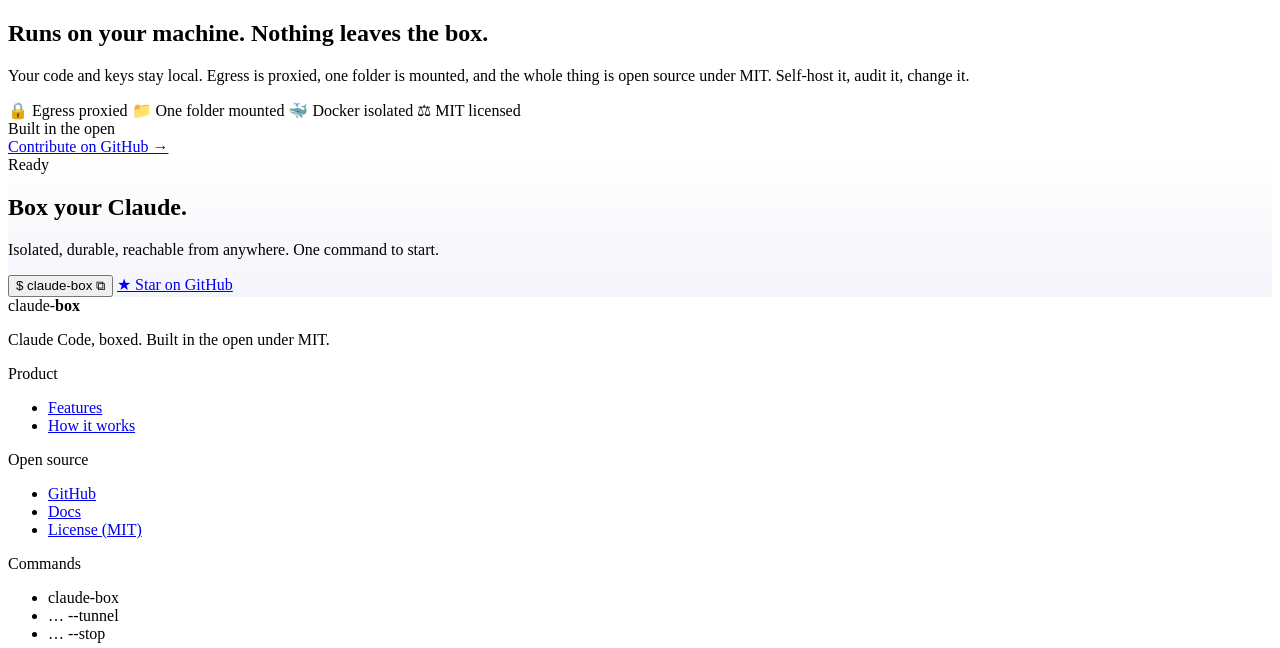
==== commit 843169f5: "Landing: claude-box starts the web UI by default (no --web), first-run prompts, --tunnel/--stop" ====
--- a/site/index.html
+++ b/site/index.html
@@ -49,7 +49,7 @@
         <h1 class="mt-4 font-display text-[clamp(2.5rem,5.4vw,3.9rem)] font-bold leading-[1.02] tracking-tightest">Run Claude Code<br>in a <span class="text-iris">box.</span></h1>
         <p class="mt-5 max-w-[46ch] text-[18.5px] leading-relaxed text-slate">A Dockerized Claude Code you open in any browser. Let it run on <span class="font-semibold text-ink">auto</span> — it can't touch anything outside <span class="font-mono text-ink">/workspace</span>, and its traffic is proxied, so it can't break your machine or phone your code home.</p>
         <div id="get-started" class="mt-7 flex flex-wrap items-center gap-3">
-          <button class="cmd" data-copy="claude-box --web" aria-label="Copy command"><span class="p">$</span> claude-box --web <span data-copy-icon>⧉</span></button>
+          <button class="cmd" data-copy="claude-box" aria-label="Copy command"><span class="p">$</span> claude-box <span data-copy-icon>⧉</span></button>
           <a href="https://github.com/rcrvano/claude-box" class="btn-ghost">★ Star on GitHub <span data-stars class="text-slate"></span></a>
         </div>
         <div class="mt-6 flex flex-wrap gap-x-5 gap-y-2 font-mono text-[12.5px] text-slate">
@@ -176,7 +176,7 @@
         <!-- the rest (expandable) -->
         <div class="more-rows" data-more>
           <div class="spec"><span class="id">04</span><h3>Web terminal, any device</h3><p>Claude Code over ttyd in the browser. tmux-backed sessions survive a closed tab or reboot; each one is deep-linkable.</p></div>
-          <div class="spec"><span class="id">05</span><h3>Open it from your phone</h3><p><code>claude-box --web --tunnel</code> publishes the terminal over a public HTTPS URL — cloudflared by default (no account needed), ngrok optional. Drop in from your phone, anywhere.</p></div>
+          <div class="spec"><span class="id">05</span><h3>Open it from your phone</h3><p><code>claude-box --tunnel</code> publishes the web UI over a public HTTPS URL — cloudflared by default (no account needed), ngrok optional. Drop in from your phone, anywhere.</p></div>
           <div class="spec"><span class="id">06</span><h3>It taps your shoulder</h3><p>Browser notifications and a tab-title marker the moment a run finishes 🟢 or needs your input 🟡.</p></div>
           <div class="spec"><span class="id">07</span><h3>Proxied egress</h3><p>Claude → Anthropic traffic is routed through a TLS proxy; internal targets bypass it via <code>NO_PROXY</code>.</p></div>
           <div class="spec"><span class="id">08</span><h3>MCP servers, pre-seeded</h3><p>GitHub, Atlassian, Sentry, context7, Kubernetes, Figma, Playwright and Grafana seeded into user scope on start.</p></div>
@@ -196,7 +196,7 @@
         <div class="kicker">Web terminal</div>
         <h2 class="mt-3 font-display text-[clamp(1.7rem,3.2vw,2.3rem)] font-bold leading-tight tracking-tighter">Your terminal, in any browser.</h2>
         <p class="mt-4 text-[17px] leading-relaxed text-slate">Open Claude Code over ttyd from a laptop, tablet, or phone. Sessions live in tmux, so they survive a closed tab or a reboot — and every one is deep-linkable, so a bookmarked URL drops you straight back in.</p>
-        <p class="mt-3 text-[15px] leading-relaxed text-slate">Need it off your LAN? <span class="font-mono text-ink">claude-box --web --tunnel</span> publishes a public HTTPS address (cloudflared by default, ngrok optional) — check on a run from your phone while you're out.</p>
+        <p class="mt-3 text-[15px] leading-relaxed text-slate">Need it off your LAN? <span class="font-mono text-ink">claude-box --tunnel</span> publishes a public HTTPS address (cloudflared by default, ngrok optional) — check on a run from your phone while you're out.</p>
         <div class="mt-6 flex flex-wrap gap-2.5 font-mono text-[12px] text-slate">
           <span class="rounded-full border border-line bg-panel px-3 py-1">laptop</span>
           <span class="rounded-full border border-line bg-panel px-3 py-1">tablet</span>
@@ -222,7 +222,9 @@
       <div class="mt-10 grid gap-4 md:grid-cols-3">
         <div class="card"><div class="step n">01</div><h3 class="mt-2 font-display text-[17px] font-bold">Clone the repo</h3><pre class="mt-3.5 overflow-x-auto rounded-[10px] bg-screen p-3.5 font-mono text-xs text-screen-txt"><span class="t-i">git</span> clone github.com/
   rcrvano/claude-box</pre></div>
-        <div class="card"><div class="step n">02</div><h3 class="mt-2 font-display text-[17px] font-bold">Launch the box</h3><pre class="mt-3.5 overflow-x-auto rounded-[10px] bg-screen p-3.5 font-mono text-xs text-screen-txt"><span class="t-i">$</span> claude-box --web</pre></div>
+        <div class="card"><div class="step n">02</div><h3 class="mt-2 font-display text-[17px] font-bold">Launch the box</h3><pre class="mt-3.5 overflow-x-auto rounded-[10px] bg-screen p-3.5 font-mono text-xs text-screen-txt"><span class="t-i">$</span> claude-box
+workspace [~/workspace]: ↵
+login [claude]: ↵</pre></div>
         <div class="card"><div class="step n">03</div><h3 class="mt-2 font-display text-[17px] font-bold">Open in your browser</h3><pre class="mt-3.5 overflow-x-auto rounded-[10px] bg-screen p-3.5 font-mono text-xs text-screen-txt">https://localhost:8443</pre></div>
       </div>
     </section>
@@ -255,7 +257,7 @@
         <h2 class="mt-3 font-display text-[clamp(2rem,4vw,2.9rem)] font-bold tracking-tightest">Box your Claude.</h2>
         <p class="mx-auto mt-3 max-w-[42ch] text-[17px] text-slate">Isolated, durable, reachable from anywhere. One command to start.</p>
         <div class="mt-7 flex flex-wrap items-center justify-center gap-3">
-          <button class="cmd" data-copy="claude-box --web" aria-label="Copy command"><span class="p">$</span> claude-box --web <span data-copy-icon>⧉</span></button>
+          <button class="cmd" data-copy="claude-box" aria-label="Copy command"><span class="p">$</span> claude-box <span data-copy-icon>⧉</span></button>
           <a href="https://github.com/rcrvano/claude-box" class="btn-ghost">★ Star on GitHub <span data-stars class="text-slate"></span></a>
         </div>
       </div>
@@ -287,9 +289,9 @@
       <div>
         <div class="mb-3 font-mono text-[11px] uppercase tracking-wider text-slate">Commands</div>
         <ul class="space-y-2 font-mono text-[13px] text-slate">
-          <li>claude-box --web</li>
-          <li>… --web --tunnel</li>
-          <li>… --build</li>
+          <li>claude-box</li>
+          <li>… --tunnel</li>
+          <li>… --stop</li>
         </ul>
       </div>
     </div>
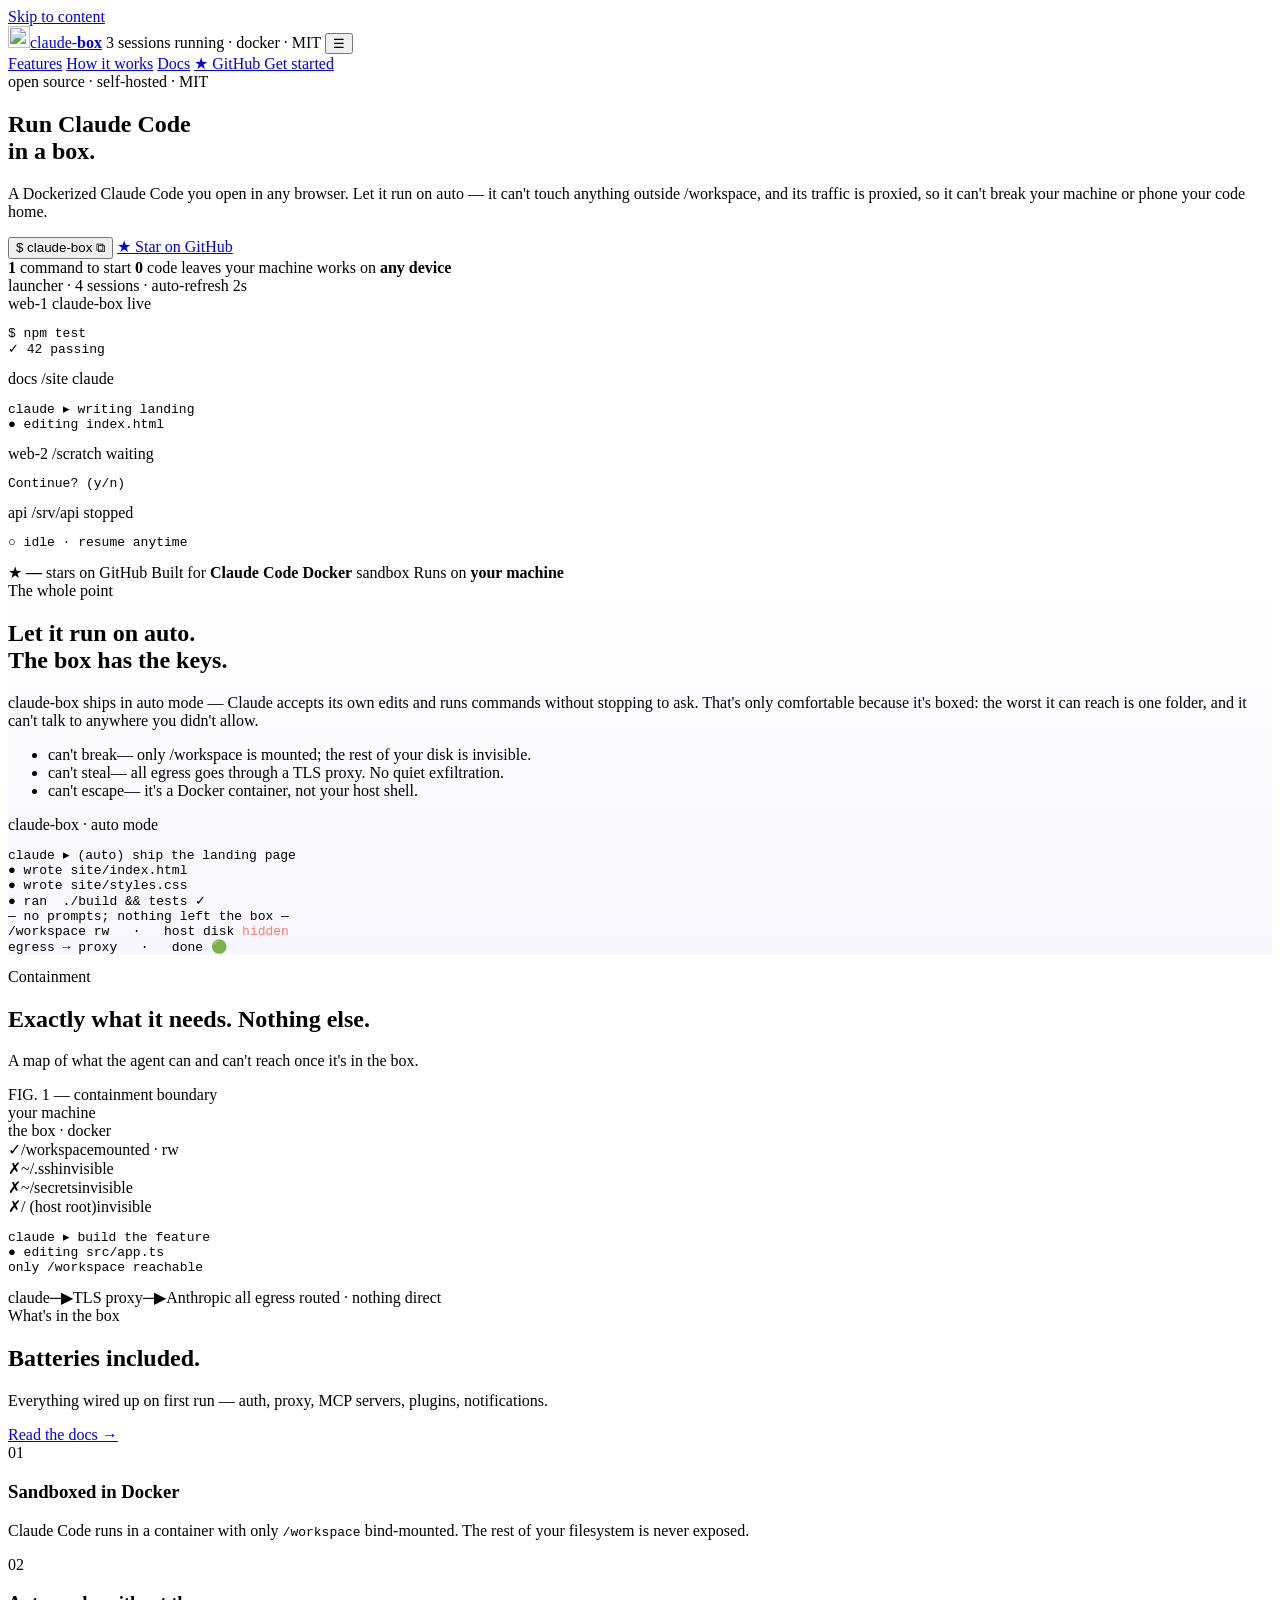
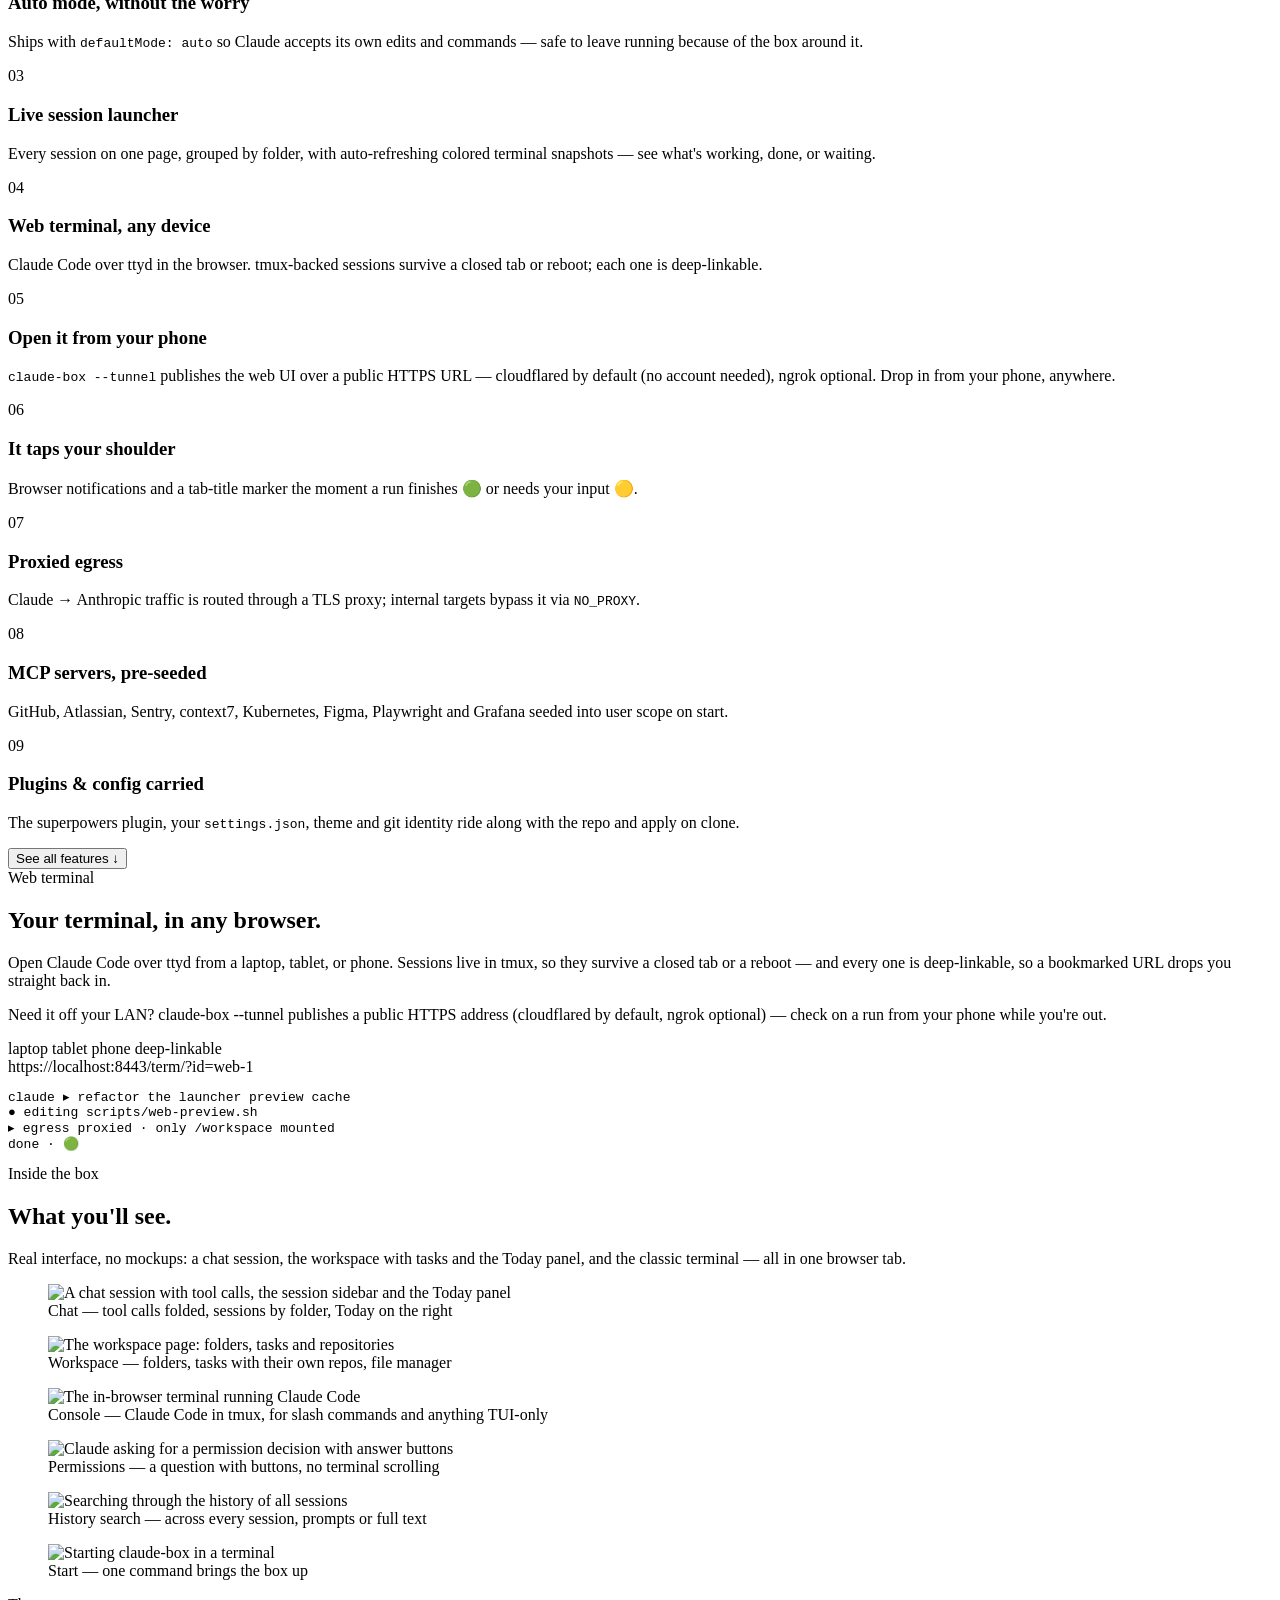
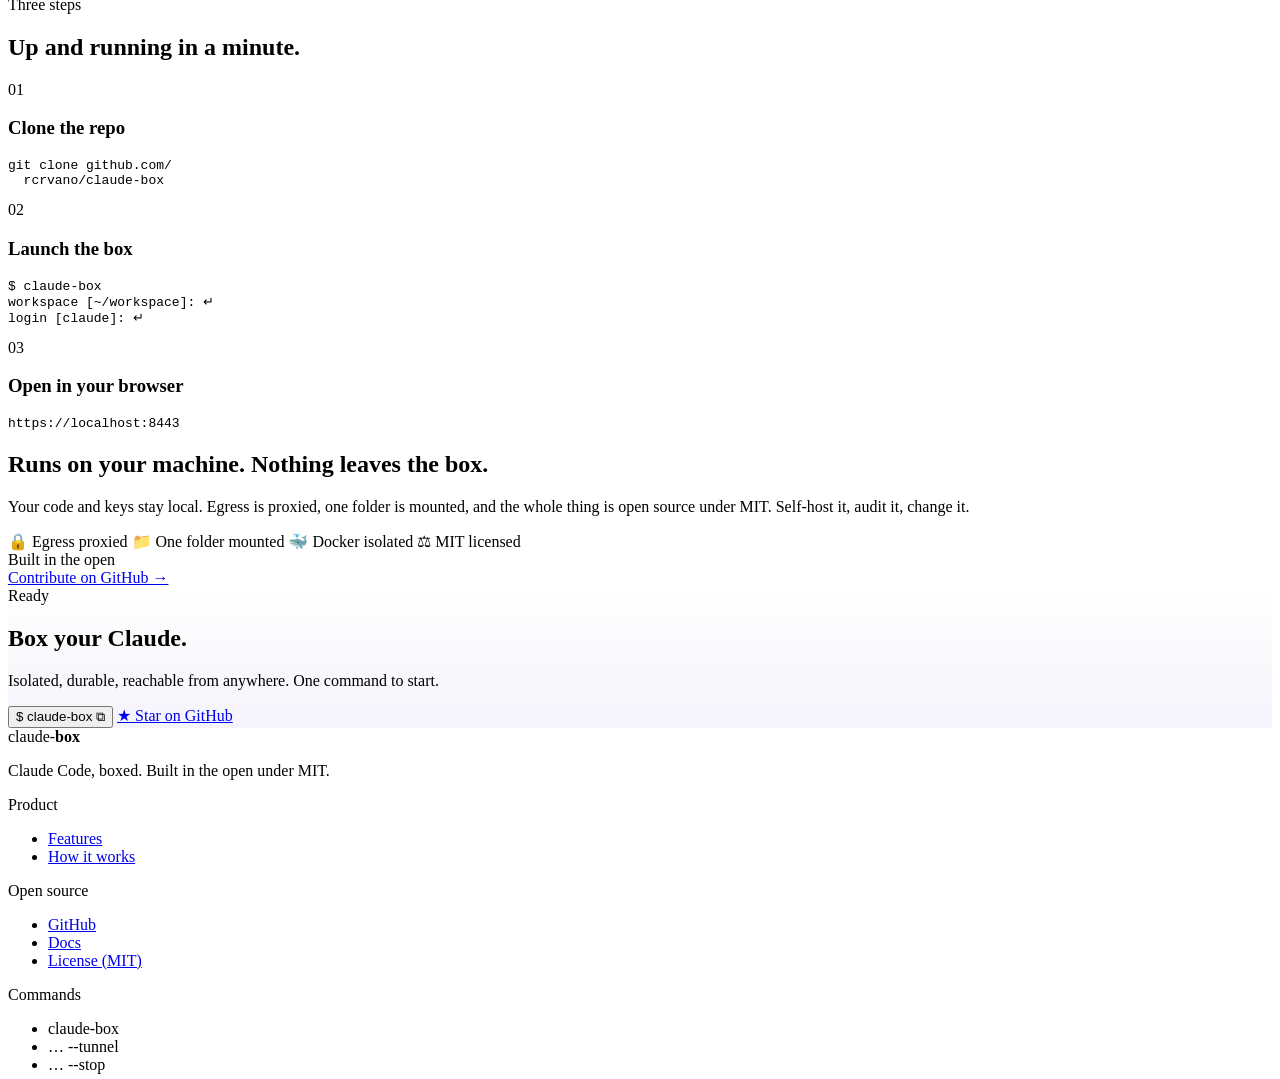
==== commit 38ab8521: "Landing: a Screenshots section — the six real UI captures from docs/screenshots" ====
--- a/site/index.html
+++ b/site/index.html
@@ -214,6 +214,41 @@
     </section>
 
     <!-- ═══ how it works ═══ -->
+    <!-- ═══ screenshots ═══ -->
+    <section id="screens" class="section pt-24">
+      <div class="mx-auto max-w-[40ch] text-center">
+        <div class="kicker">Inside the box</div>
+        <h2 class="mt-3 font-display text-[clamp(1.7rem,3.2vw,2.3rem)] font-bold leading-tight tracking-tighter">What you'll see.</h2>
+        <p class="mt-4 text-[17px] leading-relaxed text-slate">Real interface, no mockups: a chat session, the workspace with tasks and the Today panel, and the classic terminal — all in one browser tab.</p>
+      </div>
+      <div class="mt-10 grid gap-4 md:grid-cols-2">
+        <figure class="card overflow-hidden">
+          <img src="/screenshots/02-chat.png" alt="A chat session with tool calls, the session sidebar and the Today panel" loading="lazy" width="1440" class="w-full">
+          <figcaption class="px-4 py-3 text-[13px] text-slate">Chat — tool calls folded, sessions by folder, Today on the right</figcaption>
+        </figure>
+        <figure class="card overflow-hidden">
+          <img src="/screenshots/01-workspace.png" alt="The workspace page: folders, tasks and repositories" loading="lazy" width="1440" class="w-full">
+          <figcaption class="px-4 py-3 text-[13px] text-slate">Workspace — folders, tasks with their own repos, file manager</figcaption>
+        </figure>
+        <figure class="card overflow-hidden">
+          <img src="/screenshots/05-terminal.png" alt="The in-browser terminal running Claude Code" loading="lazy" width="1440" class="w-full">
+          <figcaption class="px-4 py-3 text-[13px] text-slate">Console — Claude Code in tmux, for slash commands and anything TUI-only</figcaption>
+        </figure>
+        <figure class="card overflow-hidden">
+          <img src="/screenshots/03-question.png" alt="Claude asking for a permission decision with answer buttons" loading="lazy" width="1440" class="w-full">
+          <figcaption class="px-4 py-3 text-[13px] text-slate">Permissions — a question with buttons, no terminal scrolling</figcaption>
+        </figure>
+        <figure class="card overflow-hidden">
+          <img src="/screenshots/04-search.png" alt="Searching through the history of all sessions" loading="lazy" width="1440" class="w-full">
+          <figcaption class="px-4 py-3 text-[13px] text-slate">History search — across every session, prompts or full text</figcaption>
+        </figure>
+        <figure class="card overflow-hidden">
+          <img src="/screenshots/00-start.png" alt="Starting claude-box in a terminal" loading="lazy" width="1440" class="w-full">
+          <figcaption class="px-4 py-3 text-[13px] text-slate">Start — one command brings the box up</figcaption>
+        </figure>
+      </div>
+    </section>
+
     <section id="how" class="section pt-24">
       <div class="mx-auto max-w-[40ch] text-center">
         <div class="kicker">Three steps</div>
